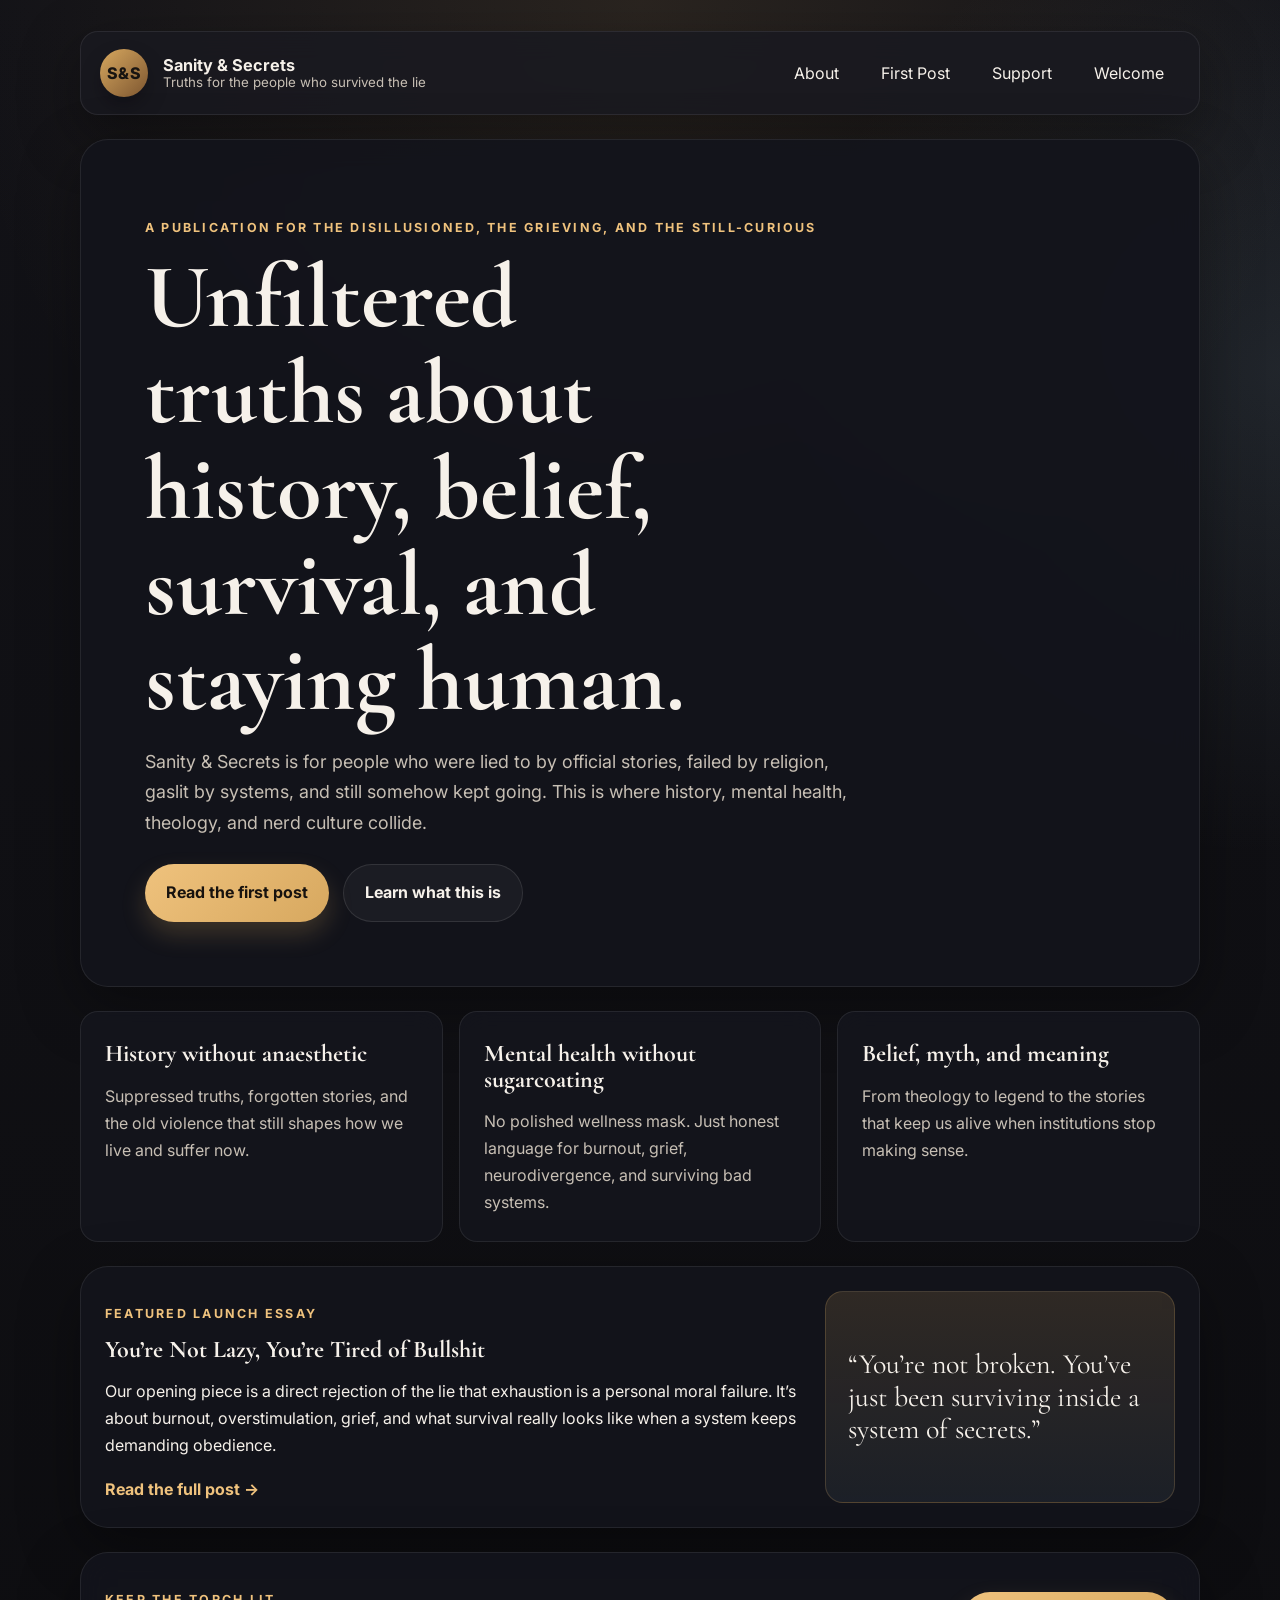
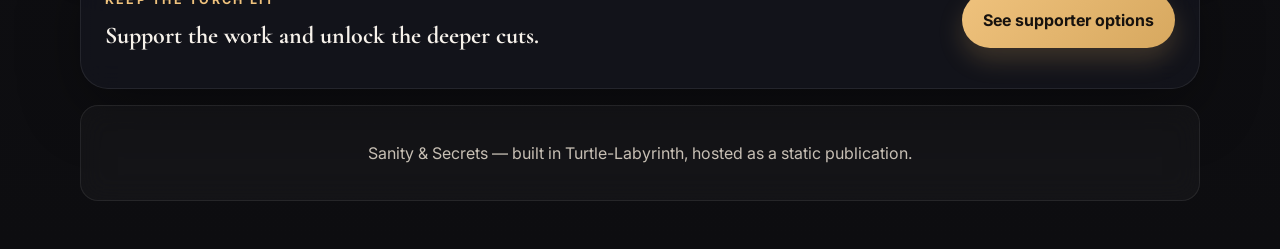
==== index.html @ 877b7ddc "Build Sanity & Secrets static website foundation in Turtle-Labyrinth" ====
<!DOCTYPE html>
<html lang="en">
<head>
  <meta charset="UTF-8" />
  <meta name="viewport" content="width=device-width, initial-scale=1" />
  <title>Sanity & Secrets</title>
  <meta name="description" content="Sanity & Secrets is a raw, human publication about history, belief, survival, mental health, and the stories we use to stay alive." />
  <link rel="preconnect" href="https://fonts.googleapis.com">
  <link rel="preconnect" href="https://fonts.gstatic.com" crossorigin>
  <link href="https://fonts.googleapis.com/css2?family=Inter:wght@400;500;600;700;800&family=Cormorant+Garamond:wght@500;600;700&display=swap" rel="stylesheet">
  <link rel="stylesheet" href="styles.css" />
</head>
<body>
  <div class="site-shell">
    <header class="site-header">
      <a class="brand" href="index.html">
        <span class="brand-mark">S&amp;S</span>
        <span class="brand-text">
          <strong>Sanity &amp; Secrets</strong>
          <small>Truths for the people who survived the lie</small>
        </span>
      </a>
      <nav class="site-nav" aria-label="Primary">
        <a href="about.html">About</a>
        <a href="first_post.html">First Post</a>
        <a href="paid_tier.html">Support</a>
        <a href="welcome_email.html">Welcome</a>
      </nav>
    </header>

    <main>
      <section class="hero">
        <p class="eyebrow">A publication for the disillusioned, the grieving, and the still-curious</p>
        <h1>Unfiltered truths about history, belief, survival, and staying human.</h1>
        <p class="lead">Sanity &amp; Secrets is for people who were lied to by official stories, failed by religion, gaslit by systems, and still somehow kept going. This is where history, mental health, theology, and nerd culture collide.</p>
        <div class="hero-actions">
          <a class="button button-primary" href="first_post.html">Read the first post</a>
          <a class="button button-secondary" href="about.html">Learn what this is</a>
        </div>
      </section>

      <section class="feature-grid" aria-label="Core themes">
        <article class="card">
          <h2>History without anaesthetic</h2>
          <p>Suppressed truths, forgotten stories, and the old violence that still shapes how we live and suffer now.</p>
        </article>
        <article class="card">
          <h2>Mental health without sugarcoating</h2>
          <p>No polished wellness mask. Just honest language for burnout, grief, neurodivergence, and surviving bad systems.</p>
        </article>
        <article class="card">
          <h2>Belief, myth, and meaning</h2>
          <p>From theology to legend to the stories that keep us alive when institutions stop making sense.</p>
        </article>
      </section>

      <section class="spotlight">
        <div class="spotlight-copy">
          <p class="section-label">Featured launch essay</p>
          <h2>You’re Not Lazy, You’re Tired of Bullshit</h2>
          <p>Our opening piece is a direct rejection of the lie that exhaustion is a personal moral failure. It’s about burnout, overstimulation, grief, and what survival really looks like when a system keeps demanding obedience.</p>
          <a class="text-link" href="first_post.html">Read the full post →</a>
        </div>
        <aside class="quote-card">
          <p>“You’re not broken. You’ve just been surviving inside a system of secrets.”</p>
        </aside>
      </section>

      <section class="cta-band">
        <div>
          <p class="section-label">Keep the torch lit</p>
          <h2>Support the work and unlock the deeper cuts.</h2>
        </div>
        <a class="button button-primary" href="paid_tier.html">See supporter options</a>
      </section>
    </main>

    <footer class="site-footer">
      <p>Sanity &amp; Secrets — built in Turtle-Labyrinth, hosted as a static publication.</p>
    </footer>
  </div>
</body>
</html>
---- styles.css ----
:root {
  --bg: #0d0d10;
  --bg-elevated: rgba(25, 25, 32, 0.85);
  --panel: rgba(19, 20, 28, 0.92);
  --panel-border: rgba(255, 255, 255, 0.08);
  --text: #f6f1ea;
  --muted: #c7bfb4;
  --accent: #d7a85f;
  --accent-strong: #efc27d;
  --accent-cool: #94b8c8;
  --shadow: 0 20px 60px rgba(0, 0, 0, 0.35);
  --radius-xl: 28px;
  --radius-lg: 18px;
  --radius-md: 12px;
  --max-width: 1120px;
}

* {
  box-sizing: border-box;
}

html {
  scroll-behavior: smooth;
}

body {
  margin: 0;
  min-height: 100vh;
  font-family: "Inter", system-ui, -apple-system, BlinkMacSystemFont, "Segoe UI", sans-serif;
  color: var(--text);
  background:
    radial-gradient(circle at top, rgba(215, 168, 95, 0.12), transparent 35%),
    radial-gradient(circle at 100% 20%, rgba(148, 184, 200, 0.12), transparent 25%),
    linear-gradient(180deg, #121217 0%, #0d0d10 100%);
  line-height: 1.7;
}

body::before {
  content: "";
  position: fixed;
  inset: 0;
  pointer-events: none;
  background-image: linear-gradient(rgba(255,255,255,0.02) 1px, transparent 1px), linear-gradient(90deg, rgba(255,255,255,0.02) 1px, transparent 1px);
  background-size: 24px 24px;
  mask-image: radial-gradient(circle at center, black 30%, transparent 80%);
  opacity: 0.35;
}

.site-shell {
  width: min(calc(100% - 2rem), var(--max-width));
  margin: 0 auto;
  padding: 1.2rem 0 3rem;
  position: relative;
}

.site-header,
.site-footer,
.hero,
.card,
.spotlight,
.cta-band,
.content-page {
  backdrop-filter: blur(14px);
}

.site-header {
  display: flex;
  align-items: center;
  justify-content: space-between;
  gap: 1rem;
  padding: 1rem 1.2rem;
  margin: 0.75rem 0 1.5rem;
  background: var(--bg-elevated);
  border: 1px solid var(--panel-border);
  border-radius: var(--radius-lg);
  box-shadow: var(--shadow);
}

.brand {
  display: inline-flex;
  align-items: center;
  gap: 0.9rem;
  color: inherit;
  text-decoration: none;
}

.brand-mark {
  width: 3rem;
  height: 3rem;
  display: grid;
  place-items: center;
  border-radius: 50%;
  background: linear-gradient(135deg, var(--accent), #7d5630);
  color: #181411;
  font-weight: 800;
  letter-spacing: 0.04em;
  box-shadow: 0 10px 20px rgba(0,0,0,0.25);
}

.brand-text {
  display: flex;
  flex-direction: column;
  line-height: 1.15;
}

.brand-text strong {
  font-size: 1.02rem;
}

.brand-text small {
  color: var(--muted);
}

.site-nav {
  display: flex;
  flex-wrap: wrap;
  gap: 0.6rem;
}

.site-nav a {
  color: var(--text);
  text-decoration: none;
  padding: 0.65rem 0.95rem;
  border-radius: 999px;
  border: 1px solid transparent;
  transition: 180ms ease;
}

.site-nav a:hover,
.site-nav a[aria-current="page"] {
  border-color: rgba(215, 168, 95, 0.35);
  background: rgba(215, 168, 95, 0.1);
}

.hero,
.content-page,
.spotlight,
.cta-band {
  background: var(--panel);
  border: 1px solid var(--panel-border);
  box-shadow: var(--shadow);
}

.hero {
  padding: clamp(2rem, 5vw, 5rem);
  border-radius: var(--radius-xl);
  margin-bottom: 1.5rem;
}

.eyebrow,
.section-label {
  text-transform: uppercase;
  letter-spacing: 0.18em;
  font-size: 0.78rem;
  font-weight: 700;
  color: var(--accent-strong);
}

.hero h1,
.content-page h1,
.spotlight h2,
.cta-band h2,
.card h2 {
  font-family: "Cormorant Garamond", Georgia, serif;
  line-height: 1.05;
  margin: 0.35rem 0 1rem;
}

.hero h1 {
  font-size: clamp(3rem, 8vw, 5.7rem);
  max-width: 13ch;
}

.lead {
  font-size: 1.12rem;
  color: var(--muted);
  max-width: 65ch;
}

.hero-actions,
.page-actions {
  display: flex;
  flex-wrap: wrap;
  gap: 0.9rem;
  margin-top: 1.6rem;
}

.button {
  display: inline-flex;
  align-items: center;
  justify-content: center;
  gap: 0.4rem;
  text-decoration: none;
  font-weight: 700;
  border-radius: 999px;
  padding: 0.9rem 1.3rem;
  transition: transform 180ms ease, box-shadow 180ms ease, background 180ms ease;
}

.button:hover {
  transform: translateY(-2px);
}

.button-primary {
  color: #17120e;
  background: linear-gradient(135deg, var(--accent-strong), var(--accent));
  box-shadow: 0 12px 24px rgba(215, 168, 95, 0.22);
}

.button-secondary {
  color: var(--text);
  background: rgba(255, 255, 255, 0.04);
  border: 1px solid rgba(255, 255, 255, 0.1);
}

.feature-grid {
  display: grid;
  grid-template-columns: repeat(3, minmax(0, 1fr));
  gap: 1rem;
  margin-bottom: 1.5rem;
}

.card {
  padding: 1.5rem;
  border-radius: var(--radius-lg);
  background: rgba(20, 21, 29, 0.92);
  border: 1px solid var(--panel-border);
}

.card p {
  color: var(--muted);
  margin: 0;
}

.spotlight {
  display: grid;
  grid-template-columns: 2fr 1fr;
  gap: 1.2rem;
  padding: 1.5rem;
  border-radius: var(--radius-xl);
  margin-bottom: 1.5rem;
}

.quote-card {
  display: flex;
  align-items: center;
  justify-content: center;
  padding: 1.4rem;
  border-radius: var(--radius-lg);
  background: linear-gradient(180deg, rgba(215, 168, 95, 0.15), rgba(148, 184, 200, 0.08));
  border: 1px solid rgba(215, 168, 95, 0.22);
}

.quote-card p {
  font-family: "Cormorant Garamond", Georgia, serif;
  font-size: 1.75rem;
  line-height: 1.15;
  margin: 0;
}

.text-link {
  color: var(--accent-strong);
  font-weight: 700;
  text-decoration: none;
}

.cta-band {
  display: flex;
  align-items: center;
  justify-content: space-between;
  gap: 1rem;
  padding: 1.5rem;
  border-radius: var(--radius-xl);
}

.content-page {
  max-width: 820px;
  margin: 0 auto 1.5rem;
  padding: clamp(1.5rem, 4vw, 3rem);
  border-radius: var(--radius-xl);
}

.content-page h1 {
  font-size: clamp(2.6rem, 7vw, 4.5rem);
}

.content-page p,
.content-page li {
  font-size: 1.08rem;
}

.benefits-list {
  padding-left: 1.3rem;
}

.support-note {
  color: var(--muted);
  font-style: italic;
}

.site-footer {
  margin-top: 1rem;
  padding: 1.1rem 1.2rem;
  text-align: center;
  color: var(--muted);
  background: rgba(255,255,255,0.03);
  border: 1px solid var(--panel-border);
  border-radius: var(--radius-lg);
}

@media (max-width: 860px) {
  .site-header,
  .cta-band,
  .spotlight {
    flex-direction: column;
    align-items: flex-start;
  }

  .spotlight {
    grid-template-columns: 1fr;
  }

  .feature-grid {
    grid-template-columns: 1fr;
  }

  .site-nav {
    width: 100%;
  }
}

@media (max-width: 560px) {
  .site-shell {
    width: min(calc(100% - 1rem), var(--max-width));
  }

  .site-header {
    padding: 1rem;
  }

  .brand {
    align-items: flex-start;
  }

  .brand-text small {
    max-width: 20ch;
  }

  .site-nav a,
  .button {
    width: 100%;
  }
}
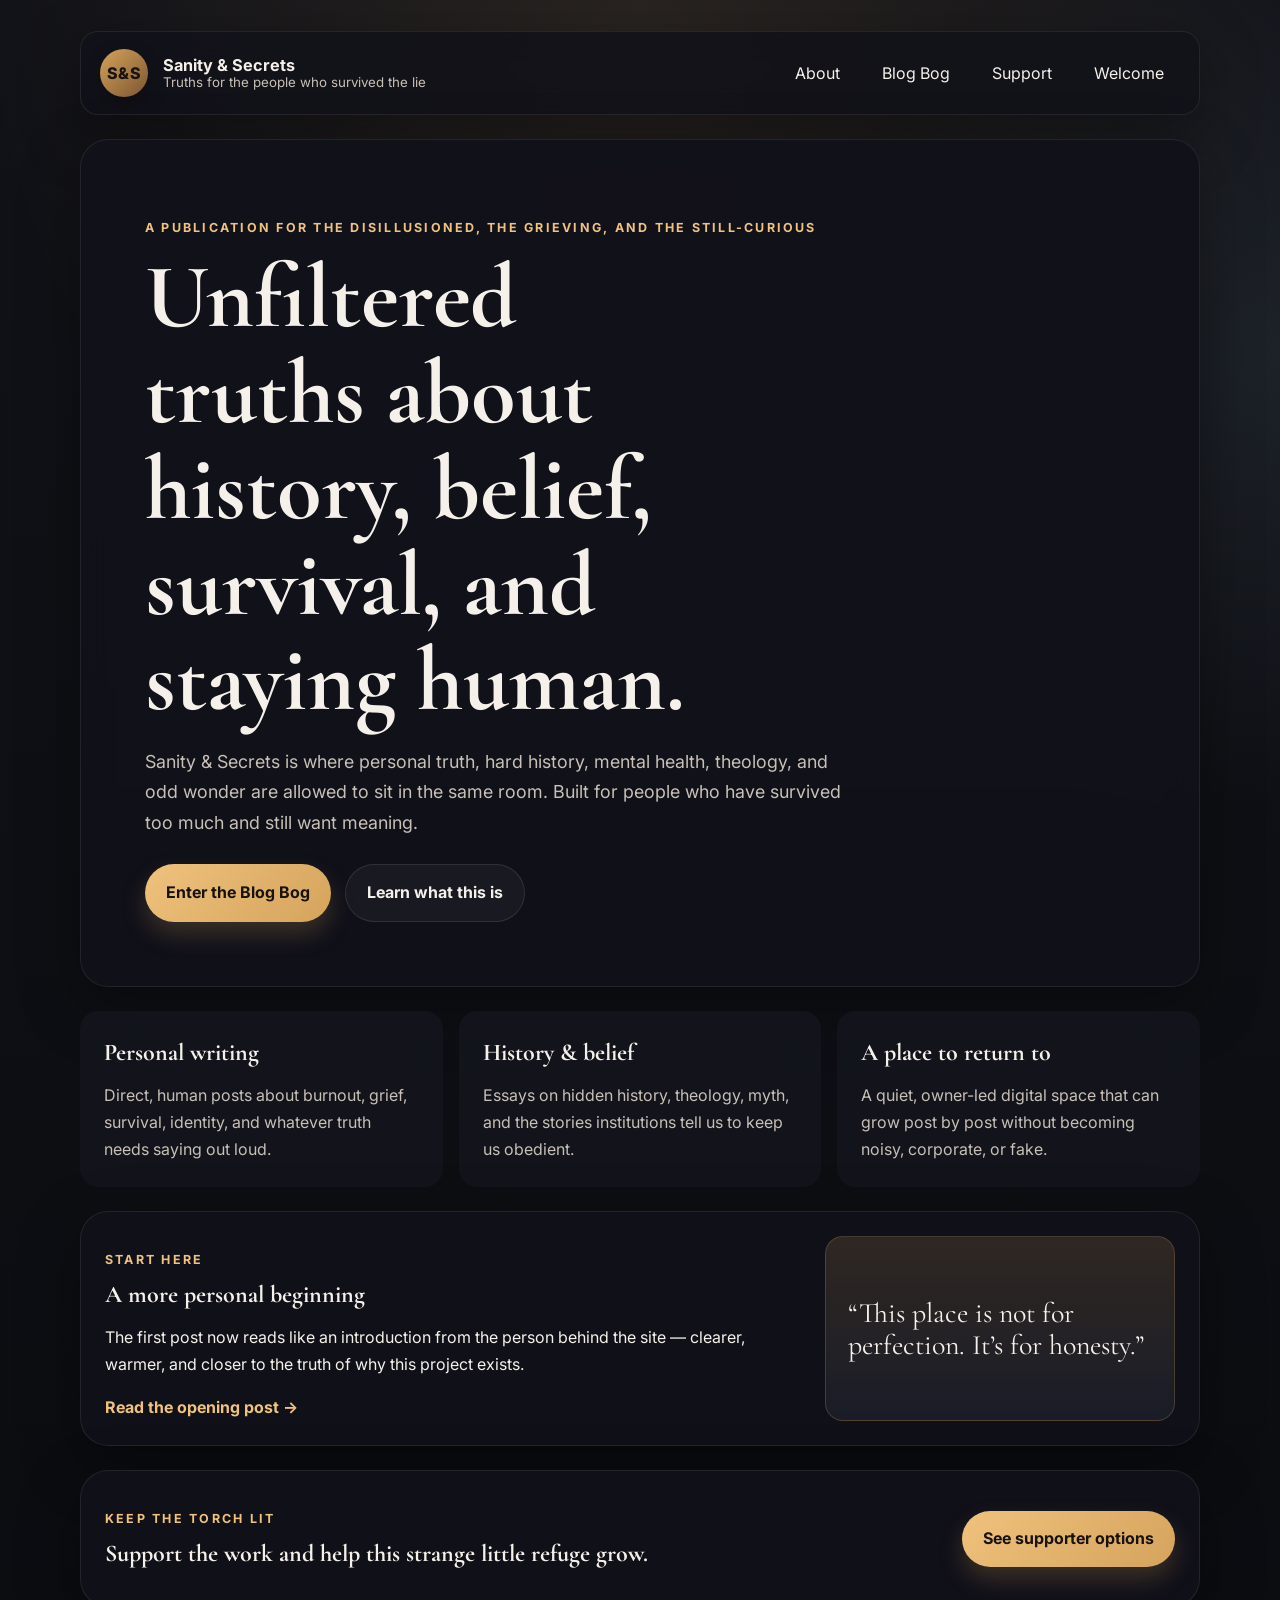
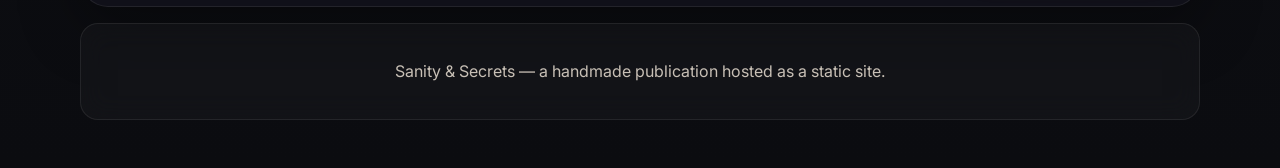
==== commit fd588729: "Add Blog Bog page and easier post structure for static publishing" ====
--- a/index.html
+++ b/index.html
@@ -22,7 +22,7 @@
       </a>
       <nav class="site-nav" aria-label="Primary">
         <a href="about.html">About</a>
-        <a href="first_post.html">First Post</a>
+        <a href="blog.html">Blog Bog</a>
         <a href="paid_tier.html">Support</a>
         <a href="welcome_email.html">Welcome</a>
       </nav>
@@ -32,51 +32,51 @@
       <section class="hero">
         <p class="eyebrow">A publication for the disillusioned, the grieving, and the still-curious</p>
         <h1>Unfiltered truths about history, belief, survival, and staying human.</h1>
-        <p class="lead">Sanity &amp; Secrets is for people who were lied to by official stories, failed by religion, gaslit by systems, and still somehow kept going. This is where history, mental health, theology, and nerd culture collide.</p>
+        <p class="lead">Sanity &amp; Secrets is where personal truth, hard history, mental health, theology, and odd wonder are allowed to sit in the same room. Built for people who have survived too much and still want meaning.</p>
         <div class="hero-actions">
-          <a class="button button-primary" href="first_post.html">Read the first post</a>
+          <a class="button button-primary" href="blog.html">Enter the Blog Bog</a>
           <a class="button button-secondary" href="about.html">Learn what this is</a>
         </div>
       </section>
 
       <section class="feature-grid" aria-label="Core themes">
         <article class="card">
-          <h2>History without anaesthetic</h2>
-          <p>Suppressed truths, forgotten stories, and the old violence that still shapes how we live and suffer now.</p>
+          <h2>Personal writing</h2>
+          <p>Direct, human posts about burnout, grief, survival, identity, and whatever truth needs saying out loud.</p>
         </article>
         <article class="card">
-          <h2>Mental health without sugarcoating</h2>
-          <p>No polished wellness mask. Just honest language for burnout, grief, neurodivergence, and surviving bad systems.</p>
+          <h2>History &amp; belief</h2>
+          <p>Essays on hidden history, theology, myth, and the stories institutions tell us to keep us obedient.</p>
         </article>
         <article class="card">
-          <h2>Belief, myth, and meaning</h2>
-          <p>From theology to legend to the stories that keep us alive when institutions stop making sense.</p>
+          <h2>A place to return to</h2>
+          <p>A quiet, owner-led digital space that can grow post by post without becoming noisy, corporate, or fake.</p>
         </article>
       </section>
 
       <section class="spotlight">
         <div class="spotlight-copy">
-          <p class="section-label">Featured launch essay</p>
-          <h2>You’re Not Lazy, You’re Tired of Bullshit</h2>
-          <p>Our opening piece is a direct rejection of the lie that exhaustion is a personal moral failure. It’s about burnout, overstimulation, grief, and what survival really looks like when a system keeps demanding obedience.</p>
-          <a class="text-link" href="first_post.html">Read the full post →</a>
+          <p class="section-label">Start here</p>
+          <h2>A more personal beginning</h2>
+          <p>The first post now reads like an introduction from the person behind the site — clearer, warmer, and closer to the truth of why this project exists.</p>
+          <a class="text-link" href="posts/first-post.html">Read the opening post →</a>
         </div>
         <aside class="quote-card">
-          <p>“You’re not broken. You’ve just been surviving inside a system of secrets.”</p>
+          <p>“This place is not for perfection. It’s for honesty.”</p>
         </aside>
       </section>
 
       <section class="cta-band">
         <div>
           <p class="section-label">Keep the torch lit</p>
-          <h2>Support the work and unlock the deeper cuts.</h2>
+          <h2>Support the work and help this strange little refuge grow.</h2>
         </div>
         <a class="button button-primary" href="paid_tier.html">See supporter options</a>
       </section>
     </main>
 
     <footer class="site-footer">
-      <p>Sanity &amp; Secrets — built in Turtle-Labyrinth, hosted as a static publication.</p>
+      <p>Sanity &amp; Secrets — a handmade publication hosted as a static site.</p>
     </footer>
   </div>
 </body>
--- a/styles.css
+++ b/styles.css
@@ -1,13 +1,13 @@
 :root {
-  --bg: #0d0d10;
-  --bg-elevated: rgba(25, 25, 32, 0.85);
-  --panel: rgba(19, 20, 28, 0.92);
+  --bg: #0b0c10;
+  --bg-elevated: rgba(18, 18, 26, 0.88);
+  --panel: rgba(17, 18, 26, 0.94);
   --panel-border: rgba(255, 255, 255, 0.08);
-  --text: #f6f1ea;
-  --muted: #c7bfb4;
-  --accent: #d7a85f;
+  --text: #f5f1ea;
+  --muted: #c8c0b6;
+  --accent: #d5a35c;
   --accent-strong: #efc27d;
-  --accent-cool: #94b8c8;
+  --accent-cool: #90b8c8;
   --shadow: 0 20px 60px rgba(0, 0, 0, 0.35);
   --radius-xl: 28px;
   --radius-lg: 18px;
@@ -29,9 +29,9 @@
   font-family: "Inter", system-ui, -apple-system, BlinkMacSystemFont, "Segoe UI", sans-serif;
   color: var(--text);
   background:
-    radial-gradient(circle at top, rgba(215, 168, 95, 0.12), transparent 35%),
-    radial-gradient(circle at 100% 20%, rgba(148, 184, 200, 0.12), transparent 25%),
-    linear-gradient(180deg, #121217 0%, #0d0d10 100%);
+    radial-gradient(circle at top, rgba(213, 163, 92, 0.12), transparent 35%),
+    radial-gradient(circle at 100% 20%, rgba(144, 184, 200, 0.10), transparent 24%),
+    linear-gradient(180deg, #111218 0%, #0b0c10 100%);
   line-height: 1.7;
 }
 
@@ -40,10 +40,10 @@
   position: fixed;
   inset: 0;
   pointer-events: none;
-  background-image: linear-gradient(rgba(255,255,255,0.02) 1px, transparent 1px), linear-gradient(90deg, rgba(255,255,255,0.02) 1px, transparent 1px);
+  background-image: linear-gradient(rgba(255,255,255,0.018) 1px, transparent 1px), linear-gradient(90deg, rgba(255,255,255,0.018) 1px, transparent 1px);
   background-size: 24px 24px;
   mask-image: radial-gradient(circle at center, black 30%, transparent 80%);
-  opacity: 0.35;
+  opacity: 0.28;
 }
 
 .site-shell {
@@ -59,7 +59,9 @@
 .card,
 .spotlight,
 .cta-band,
-.content-page {
+.content-page,
+.post-card,
+.owner-note {
   backdrop-filter: blur(14px);
 }
 
@@ -128,27 +130,30 @@
 
 .site-nav a:hover,
 .site-nav a[aria-current="page"] {
-  border-color: rgba(215, 168, 95, 0.35);
-  background: rgba(215, 168, 95, 0.1);
+  border-color: rgba(213, 163, 92, 0.35);
+  background: rgba(213, 163, 92, 0.1);
 }
 
 .hero,
 .content-page,
 .spotlight,
-.cta-band {
+.cta-band,
+.post-card,
+.owner-note {
   background: var(--panel);
   border: 1px solid var(--panel-border);
   box-shadow: var(--shadow);
 }
 
 .hero {
-  padding: clamp(2rem, 5vw, 5rem);
+  padding: clamp(2.2rem, 5vw, 5rem);
   border-radius: var(--radius-xl);
   margin-bottom: 1.5rem;
 }
 
 .eyebrow,
-.section-label {
+.section-label,
+.post-meta {
   text-transform: uppercase;
   letter-spacing: 0.18em;
   font-size: 0.78rem;
@@ -160,7 +165,9 @@
 .content-page h1,
 .spotlight h2,
 .cta-band h2,
-.card h2 {
+.card h2,
+.post-card h2,
+.owner-note h2 {
   font-family: "Cormorant Garamond", Georgia, serif;
   line-height: 1.05;
   margin: 0.35rem 0 1rem;
@@ -169,6 +176,10 @@
 .hero h1 {
   font-size: clamp(3rem, 8vw, 5.7rem);
   max-width: 13ch;
+}
+
+.content-page h1 {
+  font-size: clamp(2.7rem, 7vw, 4.5rem);
 }
 
 .lead {
@@ -204,7 +215,7 @@
 .button-primary {
   color: #17120e;
   background: linear-gradient(135deg, var(--accent-strong), var(--accent));
-  box-shadow: 0 12px 24px rgba(215, 168, 95, 0.22);
+  box-shadow: 0 12px 24px rgba(213, 163, 92, 0.22);
 }
 
 .button-secondary {
@@ -224,7 +235,6 @@
   padding: 1.5rem;
   border-radius: var(--radius-lg);
   background: rgba(20, 21, 29, 0.92);
-  border: 1px solid var(--panel-border);
 }
 
 .card p {
@@ -247,8 +257,8 @@
   justify-content: center;
   padding: 1.4rem;
   border-radius: var(--radius-lg);
-  background: linear-gradient(180deg, rgba(215, 168, 95, 0.15), rgba(148, 184, 200, 0.08));
-  border: 1px solid rgba(215, 168, 95, 0.22);
+  background: linear-gradient(180deg, rgba(213, 163, 92, 0.16), rgba(144, 184, 200, 0.08));
+  border: 1px solid rgba(213, 163, 92, 0.22);
 }
 
 .quote-card p {
@@ -258,7 +268,8 @@
   margin: 0;
 }
 
-.text-link {
+.text-link,
+.post-card a {
   color: var(--accent-strong);
   font-weight: 700;
   text-decoration: none;
@@ -274,19 +285,41 @@
 }
 
 .content-page {
-  max-width: 820px;
+  max-width: 860px;
   margin: 0 auto 1.5rem;
-  padding: clamp(1.5rem, 4vw, 3rem);
+  padding: clamp(1.6rem, 4vw, 3rem);
   border-radius: var(--radius-xl);
-}
-
-.content-page h1 {
-  font-size: clamp(2.6rem, 7vw, 4.5rem);
 }
 
 .content-page p,
 .content-page li {
   font-size: 1.08rem;
+}
+
+.blog-index-page {
+  max-width: 920px;
+}
+
+.post-list {
+  display: grid;
+  gap: 1rem;
+  margin-top: 2rem;
+}
+
+.post-card,
+.owner-note {
+  padding: 1.5rem;
+  border-radius: var(--radius-lg);
+}
+
+.post-card p,
+.owner-note p,
+.owner-note li {
+  color: var(--muted);
+}
+
+.owner-note {
+  margin-top: 1.5rem;
 }
 
 .benefits-list {
@@ -306,6 +339,14 @@
   background: rgba(255,255,255,0.03);
   border: 1px solid var(--panel-border);
   border-radius: var(--radius-lg);
+}
+
+code {
+  padding: 0.12rem 0.35rem;
+  border-radius: 6px;
+  background: rgba(255,255,255,0.06);
+  font-family: "SFMono-Regular", Consolas, "Liberation Mono", monospace;
+  font-size: 0.95em;
 }
 
 @media (max-width: 860px) {
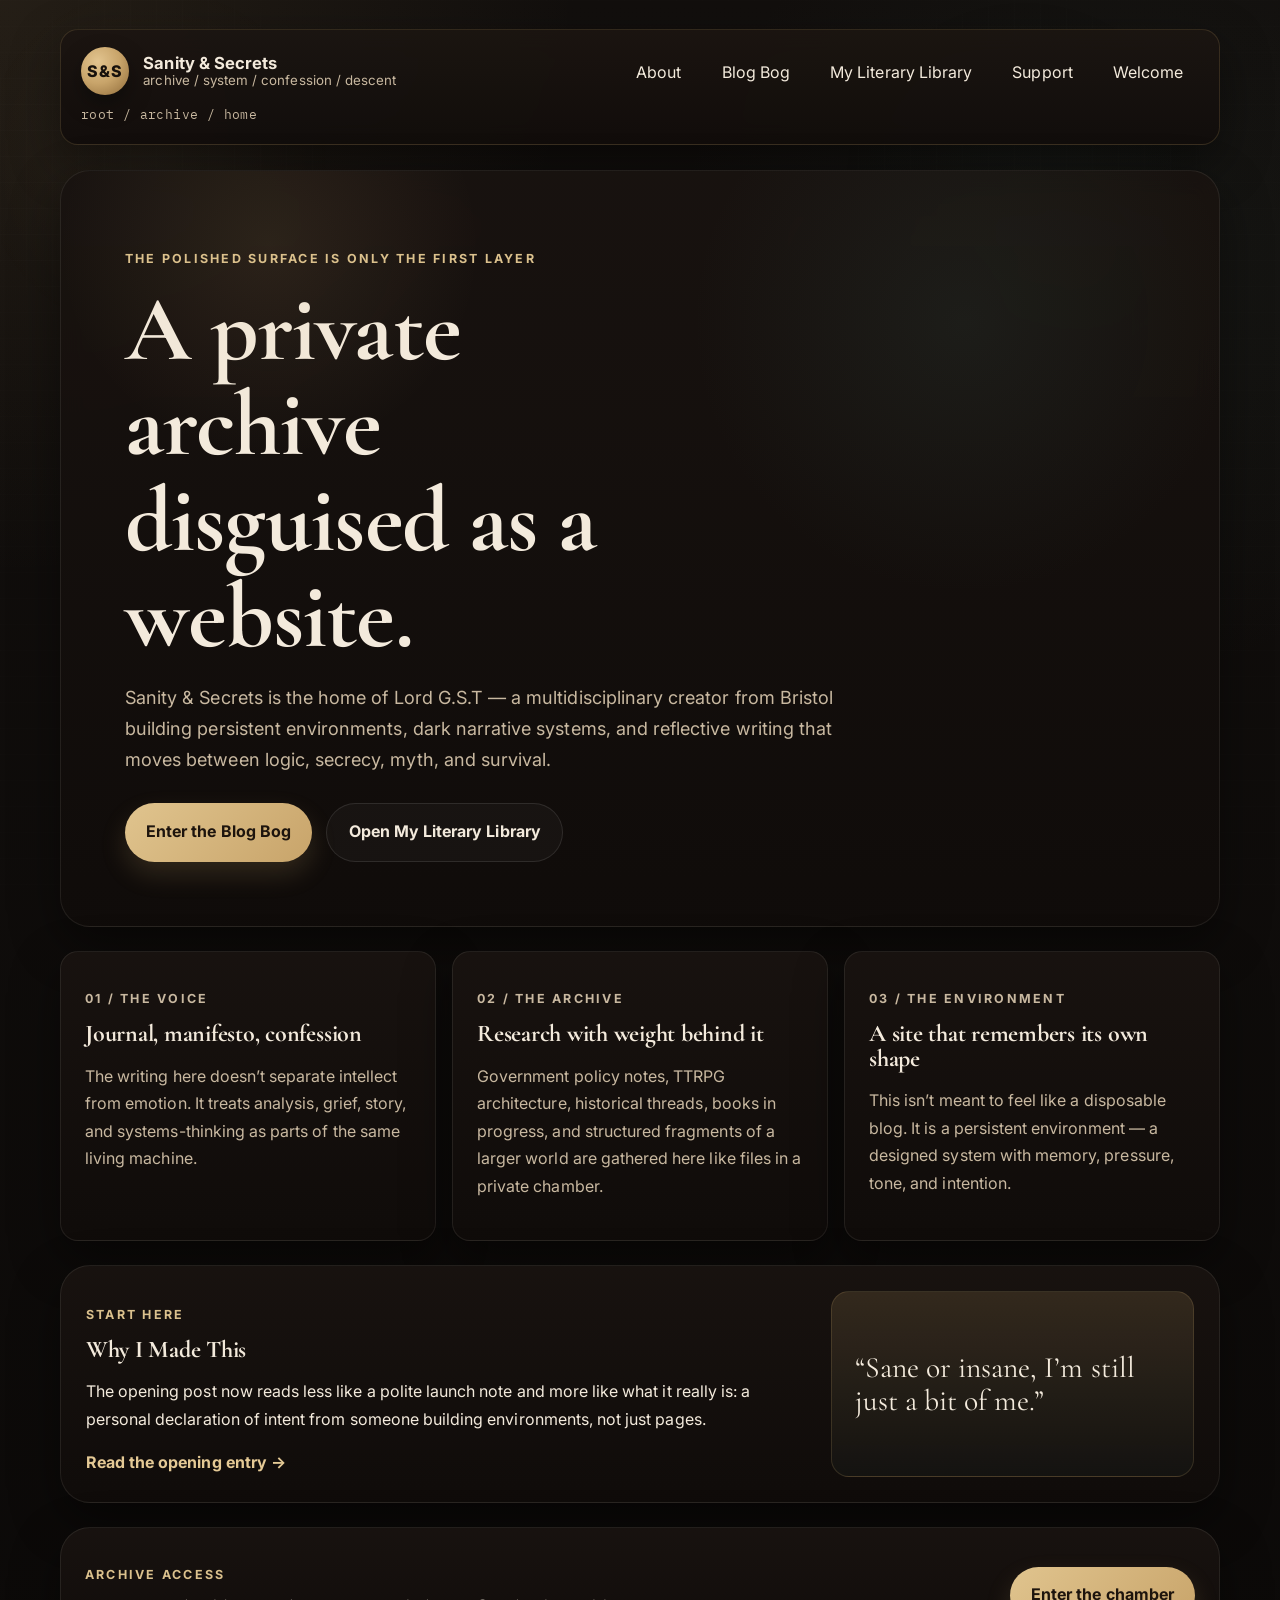
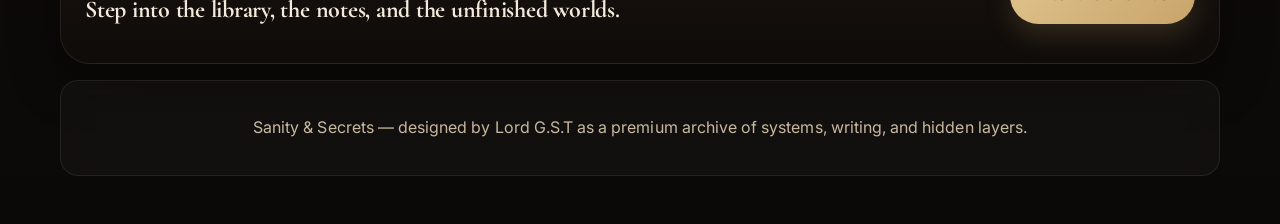
==== commit 745487fd: "Phase A premium redesign with library page and first post rewrite" ====
--- a/index.html
+++ b/index.html
@@ -4,79 +4,86 @@
   <meta charset="UTF-8" />
   <meta name="viewport" content="width=device-width, initial-scale=1" />
   <title>Sanity & Secrets</title>
-  <meta name="description" content="Sanity & Secrets is a raw, human publication about history, belief, survival, mental health, and the stories we use to stay alive." />
+  <meta name="description" content="Sanity & Secrets is a premium archive of personal writing, hidden systems, belief, history, and dark narrative architecture." />
   <link rel="preconnect" href="https://fonts.googleapis.com">
   <link rel="preconnect" href="https://fonts.gstatic.com" crossorigin>
-  <link href="https://fonts.googleapis.com/css2?family=Inter:wght@400;500;600;700;800&family=Cormorant+Garamond:wght@500;600;700&display=swap" rel="stylesheet">
+  <link href="https://fonts.googleapis.com/css2?family=Inter:wght@400;500;600;700;800&family=Cormorant+Garamond:wght@500;600;700&family=IBM+Plex+Mono:wght@400;500&display=swap" rel="stylesheet">
   <link rel="stylesheet" href="styles.css" />
 </head>
 <body>
   <div class="site-shell">
     <header class="site-header">
-      <a class="brand" href="index.html">
-        <span class="brand-mark">S&amp;S</span>
-        <span class="brand-text">
-          <strong>Sanity &amp; Secrets</strong>
-          <small>Truths for the people who survived the lie</small>
-        </span>
-      </a>
+      <div class="brand-stack">
+        <a class="brand" href="index.html">
+          <span class="brand-mark">S&amp;S</span>
+          <span class="brand-text">
+            <strong>Sanity &amp; Secrets</strong>
+            <small>archive / system / confession / descent</small>
+          </span>
+        </a>
+        <p class="breadcrumbs">root / archive / home</p>
+      </div>
       <nav class="site-nav" aria-label="Primary">
         <a href="about.html">About</a>
         <a href="blog.html">Blog Bog</a>
+        <a href="library.html">My Literary Library</a>
         <a href="paid_tier.html">Support</a>
         <a href="welcome_email.html">Welcome</a>
       </nav>
     </header>
 
     <main>
-      <section class="hero">
-        <p class="eyebrow">A publication for the disillusioned, the grieving, and the still-curious</p>
-        <h1>Unfiltered truths about history, belief, survival, and staying human.</h1>
-        <p class="lead">Sanity &amp; Secrets is where personal truth, hard history, mental health, theology, and odd wonder are allowed to sit in the same room. Built for people who have survived too much and still want meaning.</p>
+      <section class="hero hero-archive">
+        <p class="eyebrow">The polished surface is only the first layer</p>
+        <h1>A private archive disguised as a website.</h1>
+        <p class="lead">Sanity &amp; Secrets is the home of Lord G.S.T — a multidisciplinary creator from Bristol building persistent environments, dark narrative systems, and reflective writing that moves between logic, secrecy, myth, and survival.</p>
         <div class="hero-actions">
           <a class="button button-primary" href="blog.html">Enter the Blog Bog</a>
-          <a class="button button-secondary" href="about.html">Learn what this is</a>
+          <a class="button button-secondary" href="library.html">Open My Literary Library</a>
         </div>
       </section>
 
-      <section class="feature-grid" aria-label="Core themes">
+      <section class="archive-intro-grid" aria-label="Site architecture">
         <article class="card">
-          <h2>Personal writing</h2>
-          <p>Direct, human posts about burnout, grief, survival, identity, and whatever truth needs saying out loud.</p>
+          <p class="section-label">01 / The voice</p>
+          <h2>Journal, manifesto, confession</h2>
+          <p>The writing here doesn’t separate intellect from emotion. It treats analysis, grief, story, and systems-thinking as parts of the same living machine.</p>
         </article>
         <article class="card">
-          <h2>History &amp; belief</h2>
-          <p>Essays on hidden history, theology, myth, and the stories institutions tell us to keep us obedient.</p>
+          <p class="section-label">02 / The archive</p>
+          <h2>Research with weight behind it</h2>
+          <p>Government policy notes, TTRPG architecture, historical threads, books in progress, and structured fragments of a larger world are gathered here like files in a private chamber.</p>
         </article>
         <article class="card">
-          <h2>A place to return to</h2>
-          <p>A quiet, owner-led digital space that can grow post by post without becoming noisy, corporate, or fake.</p>
+          <p class="section-label">03 / The environment</p>
+          <h2>A site that remembers its own shape</h2>
+          <p>This isn’t meant to feel like a disposable blog. It is a persistent environment — a designed system with memory, pressure, tone, and intention.</p>
         </article>
       </section>
 
-      <section class="spotlight">
+      <section class="spotlight spotlight-premium">
         <div class="spotlight-copy">
           <p class="section-label">Start here</p>
-          <h2>A more personal beginning</h2>
-          <p>The first post now reads like an introduction from the person behind the site — clearer, warmer, and closer to the truth of why this project exists.</p>
-          <a class="text-link" href="posts/first-post.html">Read the opening post →</a>
+          <h2>Why I Made This</h2>
+          <p>The opening post now reads less like a polite launch note and more like what it really is: a personal declaration of intent from someone building environments, not just pages.</p>
+          <a class="text-link" href="posts/first-post.html">Read the opening entry →</a>
         </div>
-        <aside class="quote-card">
-          <p>“This place is not for perfection. It’s for honesty.”</p>
+        <aside class="quote-card quote-card-deep">
+          <p>“Sane or insane, I’m still just a bit of me.”</p>
         </aside>
       </section>
 
-      <section class="cta-band">
+      <section class="cta-band cta-band-archive">
         <div>
-          <p class="section-label">Keep the torch lit</p>
-          <h2>Support the work and help this strange little refuge grow.</h2>
+          <p class="section-label">Archive access</p>
+          <h2>Step into the library, the notes, and the unfinished worlds.</h2>
         </div>
-        <a class="button button-primary" href="paid_tier.html">See supporter options</a>
+        <a class="button button-primary" href="library.html">Enter the chamber</a>
       </section>
     </main>
 
     <footer class="site-footer">
-      <p>Sanity &amp; Secrets — a handmade publication hosted as a static site.</p>
+      <p>Sanity &amp; Secrets — designed by Lord G.S.T as a premium archive of systems, writing, and hidden layers.</p>
     </footer>
   </div>
 </body>
--- a/styles.css
+++ b/styles.css
@@ -1,18 +1,21 @@
 :root {
-  --bg: #0b0c10;
-  --bg-elevated: rgba(18, 18, 26, 0.88);
-  --panel: rgba(17, 18, 26, 0.94);
-  --panel-border: rgba(255, 255, 255, 0.08);
-  --text: #f5f1ea;
-  --muted: #c8c0b6;
-  --accent: #d5a35c;
-  --accent-strong: #efc27d;
-  --accent-cool: #90b8c8;
-  --shadow: 0 20px 60px rgba(0, 0, 0, 0.35);
-  --radius-xl: 28px;
+  --bg: #0f0d0b;
+  --bg-soft: #171310;
+  --bg-panel: rgba(24, 18, 15, 0.94);
+  --bg-panel-strong: rgba(18, 13, 11, 0.98);
+  --text: #f3eadc;
+  --muted: #c8b8a0;
+  --accent: #c8a46a;
+  --accent-deep: #8e6a39;
+  --emerald: #42645a;
+  --emerald-glow: rgba(92, 140, 126, 0.24);
+  --line: rgba(200, 164, 106, 0.18);
+  --line-soft: rgba(255, 248, 235, 0.08);
+  --shadow: 0 18px 50px rgba(0, 0, 0, 0.42);
+  --radius-xl: 30px;
   --radius-lg: 18px;
   --radius-md: 12px;
-  --max-width: 1120px;
+  --max-width: 1160px;
 }
 
 * {
@@ -29,10 +32,11 @@
   font-family: "Inter", system-ui, -apple-system, BlinkMacSystemFont, "Segoe UI", sans-serif;
   color: var(--text);
   background:
-    radial-gradient(circle at top, rgba(213, 163, 92, 0.12), transparent 35%),
-    radial-gradient(circle at 100% 20%, rgba(144, 184, 200, 0.10), transparent 24%),
-    linear-gradient(180deg, #111218 0%, #0b0c10 100%);
-  line-height: 1.7;
+    radial-gradient(circle at top left, rgba(200, 164, 106, 0.10), transparent 26%),
+    radial-gradient(circle at 85% 15%, rgba(66, 100, 90, 0.11), transparent 22%),
+    linear-gradient(180deg, #120f0d 0%, #0b0908 100%);
+  line-height: 1.72;
+  letter-spacing: 0.003em;
 }
 
 body::before {
@@ -40,16 +44,19 @@
   position: fixed;
   inset: 0;
   pointer-events: none;
-  background-image: linear-gradient(rgba(255,255,255,0.018) 1px, transparent 1px), linear-gradient(90deg, rgba(255,255,255,0.018) 1px, transparent 1px);
-  background-size: 24px 24px;
-  mask-image: radial-gradient(circle at center, black 30%, transparent 80%);
-  opacity: 0.28;
+  background:
+    radial-gradient(circle at 12% 18%, rgba(255, 226, 177, 0.07), transparent 14%),
+    radial-gradient(circle at 80% 20%, rgba(69, 114, 100, 0.05), transparent 16%),
+    linear-gradient(rgba(255,255,255,0.014) 1px, transparent 1px),
+    linear-gradient(90deg, rgba(255,255,255,0.012) 1px, transparent 1px);
+  background-size: auto, auto, 26px 26px, 26px 26px;
+  opacity: 0.5;
 }
 
 .site-shell {
   width: min(calc(100% - 2rem), var(--max-width));
   margin: 0 auto;
-  padding: 1.2rem 0 3rem;
+  padding: 1rem 0 3rem;
   position: relative;
 }
 
@@ -61,21 +68,28 @@
 .cta-band,
 .content-page,
 .post-card,
-.owner-note {
-  backdrop-filter: blur(14px);
+.owner-note,
+.library-card {
+  backdrop-filter: blur(12px);
 }
 
 .site-header {
   display: flex;
-  align-items: center;
+  align-items: flex-start;
   justify-content: space-between;
   gap: 1rem;
-  padding: 1rem 1.2rem;
-  margin: 0.75rem 0 1.5rem;
-  background: var(--bg-elevated);
-  border: 1px solid var(--panel-border);
+  padding: 1.1rem 1.25rem;
+  margin: 0.8rem 0 1.6rem;
+  background: linear-gradient(180deg, rgba(27, 21, 17, 0.94), rgba(17, 13, 11, 0.94));
+  border: 1px solid var(--line);
   border-radius: var(--radius-lg);
   box-shadow: var(--shadow);
+}
+
+.brand-stack {
+  display: flex;
+  flex-direction: column;
+  gap: 0.55rem;
 }
 
 .brand {
@@ -92,11 +106,11 @@
   display: grid;
   place-items: center;
   border-radius: 50%;
-  background: linear-gradient(135deg, var(--accent), #7d5630);
-  color: #181411;
+  background: radial-gradient(circle at 35% 30%, #e2c48f, var(--accent) 48%, var(--accent-deep) 100%);
+  color: #17110c;
   font-weight: 800;
-  letter-spacing: 0.04em;
-  box-shadow: 0 10px 20px rgba(0,0,0,0.25);
+  letter-spacing: 0.08em;
+  box-shadow: 0 10px 24px rgba(0,0,0,0.32);
 }
 
 .brand-text {
@@ -106,23 +120,33 @@
 }
 
 .brand-text strong {
-  font-size: 1.02rem;
-}
-
-.brand-text small {
+  font-size: 1.04rem;
+}
+
+.brand-text small,
+.breadcrumbs,
+.locked-state {
   color: var(--muted);
 }
 
+.breadcrumbs {
+  margin: 0;
+  font-family: "IBM Plex Mono", monospace;
+  font-size: 0.8rem;
+  letter-spacing: 0.03em;
+}
+
 .site-nav {
   display: flex;
   flex-wrap: wrap;
-  gap: 0.6rem;
+  justify-content: flex-end;
+  gap: 0.55rem;
 }
 
 .site-nav a {
   color: var(--text);
   text-decoration: none;
-  padding: 0.65rem 0.95rem;
+  padding: 0.68rem 0.92rem;
   border-radius: 999px;
   border: 1px solid transparent;
   transition: 180ms ease;
@@ -130,8 +154,9 @@
 
 .site-nav a:hover,
 .site-nav a[aria-current="page"] {
-  border-color: rgba(213, 163, 92, 0.35);
-  background: rgba(213, 163, 92, 0.1);
+  border-color: rgba(200, 164, 106, 0.4);
+  background: rgba(200, 164, 106, 0.08);
+  color: #fff4de;
 }
 
 .hero,
@@ -139,16 +164,28 @@
 .spotlight,
 .cta-band,
 .post-card,
-.owner-note {
-  background: var(--panel);
-  border: 1px solid var(--panel-border);
+.owner-note,
+.library-card,
+.card {
+  background: linear-gradient(180deg, rgba(25, 19, 16, 0.95), rgba(16, 12, 10, 0.97));
+  border: 1px solid var(--line-soft);
   box-shadow: var(--shadow);
 }
 
 .hero {
-  padding: clamp(2.2rem, 5vw, 5rem);
+  padding: clamp(2.3rem, 5vw, 4.9rem);
   border-radius: var(--radius-xl);
   margin-bottom: 1.5rem;
+  position: relative;
+  overflow: hidden;
+}
+
+.hero::after {
+  content: "";
+  position: absolute;
+  inset: 0;
+  background: radial-gradient(circle at 78% 20%, rgba(74, 110, 99, 0.13), transparent 25%), radial-gradient(circle at 18% 10%, rgba(216, 181, 123, 0.1), transparent 18%);
+  pointer-events: none;
 }
 
 .eyebrow,
@@ -158,7 +195,7 @@
   letter-spacing: 0.18em;
   font-size: 0.78rem;
   font-weight: 700;
-  color: var(--accent-strong);
+  color: #dbc18d;
 }
 
 .hero h1,
@@ -167,25 +204,27 @@
 .cta-band h2,
 .card h2,
 .post-card h2,
-.owner-note h2 {
+.owner-note h2,
+.library-card h2 {
   font-family: "Cormorant Garamond", Georgia, serif;
-  line-height: 1.05;
+  line-height: 1.03;
   margin: 0.35rem 0 1rem;
+  letter-spacing: -0.01em;
 }
 
 .hero h1 {
-  font-size: clamp(3rem, 8vw, 5.7rem);
-  max-width: 13ch;
+  font-size: clamp(3.1rem, 8vw, 5.8rem);
+  max-width: 12ch;
 }
 
 .content-page h1 {
-  font-size: clamp(2.7rem, 7vw, 4.5rem);
+  font-size: clamp(2.8rem, 7vw, 4.8rem);
 }
 
 .lead {
-  font-size: 1.12rem;
+  font-size: 1.13rem;
   color: var(--muted);
-  max-width: 65ch;
+  max-width: 67ch;
 }
 
 .hero-actions,
@@ -193,7 +232,7 @@
   display: flex;
   flex-wrap: wrap;
   gap: 0.9rem;
-  margin-top: 1.6rem;
+  margin-top: 1.7rem;
 }
 
 .button {
@@ -204,7 +243,7 @@
   text-decoration: none;
   font-weight: 700;
   border-radius: 999px;
-  padding: 0.9rem 1.3rem;
+  padding: 0.92rem 1.32rem;
   transition: transform 180ms ease, box-shadow 180ms ease, background 180ms ease;
 }
 
@@ -213,40 +252,84 @@
 }
 
 .button-primary {
-  color: #17120e;
-  background: linear-gradient(135deg, var(--accent-strong), var(--accent));
-  box-shadow: 0 12px 24px rgba(213, 163, 92, 0.22);
+  color: #1d140d;
+  background: linear-gradient(135deg, #e0c48e, var(--accent));
+  box-shadow: 0 12px 26px rgba(200, 164, 106, 0.18);
 }
 
 .button-secondary {
   color: var(--text);
-  background: rgba(255, 255, 255, 0.04);
+  background: rgba(255, 255, 255, 0.03);
   border: 1px solid rgba(255, 255, 255, 0.1);
 }
 
-.feature-grid {
+.archive-intro-grid,
+.library-grid {
   display: grid;
-  grid-template-columns: repeat(3, minmax(0, 1fr));
   gap: 1rem;
   margin-bottom: 1.5rem;
 }
 
-.card {
+.archive-intro-grid {
+  grid-template-columns: repeat(3, minmax(0, 1fr));
+}
+
+.library-grid {
+  grid-template-columns: repeat(2, minmax(0, 1fr));
+  margin-top: 2rem;
+}
+
+.card,
+.library-card,
+.post-card,
+.owner-note {
   padding: 1.5rem;
   border-radius: var(--radius-lg);
-  background: rgba(20, 21, 29, 0.92);
-}
-
-.card p {
+}
+
+.card p,
+.library-card p,
+.post-card p,
+.owner-note p,
+.owner-note li,
+.content-page li {
   color: var(--muted);
-  margin: 0;
+}
+
+.locked-card {
+  position: relative;
+  overflow: hidden;
+}
+
+.locked-card::after {
+  content: "";
+  position: absolute;
+  inset: auto 0 0 0;
+  height: 1px;
+  background: linear-gradient(90deg, transparent, rgba(200,164,106,0.45), transparent);
+}
+
+.locked-card-deep {
+  border-color: rgba(92, 140, 126, 0.24);
+  box-shadow: 0 20px 46px rgba(66, 100, 90, 0.12);
+}
+
+.locked-state {
+  display: inline-block;
+  margin-top: 1rem;
+  padding: 0.35rem 0.65rem;
+  border-radius: 999px;
+  background: rgba(255,255,255,0.04);
+  border: 1px solid rgba(255,255,255,0.08);
+  font-family: "IBM Plex Mono", monospace;
+  font-size: 0.79rem;
 }
 
 .spotlight {
   display: grid;
   grid-template-columns: 2fr 1fr;
   gap: 1.2rem;
-  padding: 1.5rem;
+  padding: 1.55rem;
   border-radius: var(--radius-xl);
   margin-bottom: 1.5rem;
 }
@@ -257,20 +340,20 @@
   justify-content: center;
   padding: 1.4rem;
   border-radius: var(--radius-lg);
-  background: linear-gradient(180deg, rgba(213, 163, 92, 0.16), rgba(144, 184, 200, 0.08));
-  border: 1px solid rgba(213, 163, 92, 0.22);
+  background: linear-gradient(180deg, rgba(200, 164, 106, 0.16), rgba(66, 100, 90, 0.08));
+  border: 1px solid rgba(200, 164, 106, 0.18);
 }
 
 .quote-card p {
   font-family: "Cormorant Garamond", Georgia, serif;
-  font-size: 1.75rem;
-  line-height: 1.15;
+  font-size: 1.85rem;
+  line-height: 1.12;
   margin: 0;
 }
 
 .text-link,
 .post-card a {
-  color: var(--accent-strong);
+  color: #e4c995;
   font-weight: 700;
   text-decoration: none;
 }
@@ -285,19 +368,15 @@
 }
 
 .content-page {
-  max-width: 860px;
+  max-width: 900px;
   margin: 0 auto 1.5rem;
-  padding: clamp(1.6rem, 4vw, 3rem);
+  padding: clamp(1.7rem, 4vw, 3.1rem);
   border-radius: var(--radius-xl);
 }
 
-.content-page p,
-.content-page li {
-  font-size: 1.08rem;
-}
-
-.blog-index-page {
-  max-width: 920px;
+.blog-index-page,
+.library-page {
+  max-width: 980px;
 }
 
 .post-list {
@@ -306,24 +385,12 @@
   margin-top: 2rem;
 }
 
-.post-card,
-.owner-note {
-  padding: 1.5rem;
-  border-radius: var(--radius-lg);
-}
-
-.post-card p,
-.owner-note p,
-.owner-note li {
-  color: var(--muted);
-}
-
 .owner-note {
   margin-top: 1.5rem;
 }
 
 .benefits-list {
-  padding-left: 1.3rem;
+  padding-left: 1.35rem;
 }
 
 .support-note {
@@ -337,7 +404,7 @@
   text-align: center;
   color: var(--muted);
   background: rgba(255,255,255,0.03);
-  border: 1px solid var(--panel-border);
+  border: 1px solid var(--line-soft);
   border-radius: var(--radius-lg);
 }
 
@@ -345,11 +412,11 @@
   padding: 0.12rem 0.35rem;
   border-radius: 6px;
   background: rgba(255,255,255,0.06);
-  font-family: "SFMono-Regular", Consolas, "Liberation Mono", monospace;
+  font-family: "IBM Plex Mono", monospace;
   font-size: 0.95em;
 }
 
-@media (max-width: 860px) {
+@media (max-width: 920px) {
   .site-header,
   .cta-band,
   .spotlight {
@@ -357,16 +424,15 @@
     align-items: flex-start;
   }
 
-  .spotlight {
-    grid-template-columns: 1fr;
-  }
-
-  .feature-grid {
+  .spotlight,
+  .archive-intro-grid,
+  .library-grid {
     grid-template-columns: 1fr;
   }
 
   .site-nav {
     width: 100%;
+    justify-content: flex-start;
   }
 }
 
